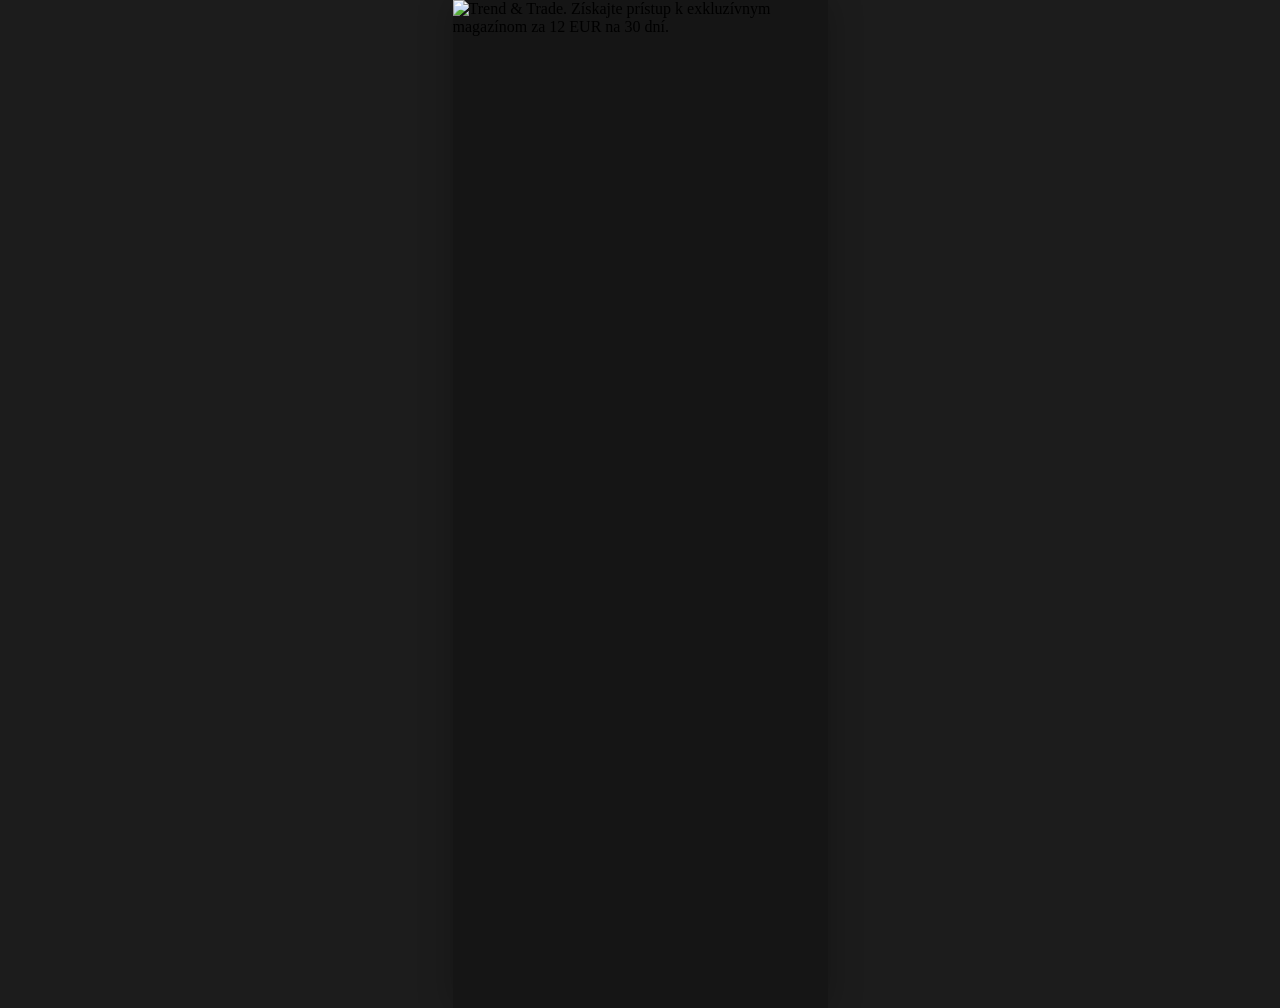
==== index.html @ 61734a77 "Add files via upload" ====
<!doctype html>
<html lang="sk">
  <head>
    <meta charset="utf-8" />
    <meta name="viewport" content="width=device-width, initial-scale=1" />
    <meta name="theme-color" content="#151515" />
    <meta name="description" content="Trend & Trade – exkluzívne magazíny." />
    <title>Trend & Trade – Objednať</title>
    <link rel="stylesheet" href="styles.css" />
  </head>
  <body>
    <main class="landing" aria-label="Trend & Trade – objednávka prístupu">
      <img class="landing-art" src="Slovakia%20Landing.png" alt="Trend & Trade. Získajte prístup k exkluzívnym magazínom za 12 EUR na 30 dní." />

      <a class="order-hotspot" href="homepage.html" aria-label="Objednať – ukážka prístupu"></a>
      <a class="terms-hotspot" href="#terms" aria-label="Podmienky používania"></a>
      <a class="privacy-hotspot" href="#privacy" aria-label="Osobné údaje"></a>
      <a class="contact-hotspot" href="#contact" aria-label="Kontaktujte nás"></a>
      <a class="faq-hotspot" href="#faq" aria-label="Najčastejšie otázky"></a>
    </main>
  </body>
</html>
---- styles.css ----
* { box-sizing: border-box; }

html, body { min-height: 100%; margin: 0; }

body {
  min-width: 280px;
  background: #1c1c1c;
}

.landing {
  position: relative;
  width: min(100%, 375px);
  aspect-ratio: 375 / 1008;
  margin: 0 auto;
  overflow: hidden;
  background: #151515;
}

.landing-art { display: block; width: 100%; height: 100%; }

.order-hotspot,
.terms-hotspot,
.privacy-hotspot,
.contact-hotspot,
.faq-hotspot { position: absolute; border-radius: 8px; }

/* The supplied composition already contains the CTA and legal labels. */
.order-hotspot { top: 35.4%; left: 4.5%; width: 91%; height: 5.8%; border-radius: 32px; }
.terms-hotspot { top: 94%; left: 6%; width: 33%; height: 2.3%; }
.privacy-hotspot { top: 94%; left: 39%; width: 24%; height: 2.3%; }
.contact-hotspot { top: 94%; left: 63%; width: 31%; height: 2.3%; }
.faq-hotspot { top: 97.5%; left: 33%; width: 35%; height: 2.1%; }

.order-hotspot:focus-visible,
.terms-hotspot:focus-visible,
.privacy-hotspot:focus-visible,
.contact-hotspot:focus-visible,
.faq-hotspot:focus-visible { outline: 3px solid #31fa73; outline-offset: 2px; }

@media (min-width: 376px) {
  .landing { box-shadow: 0 0 32px rgb(0 0 0 / .25); }
}
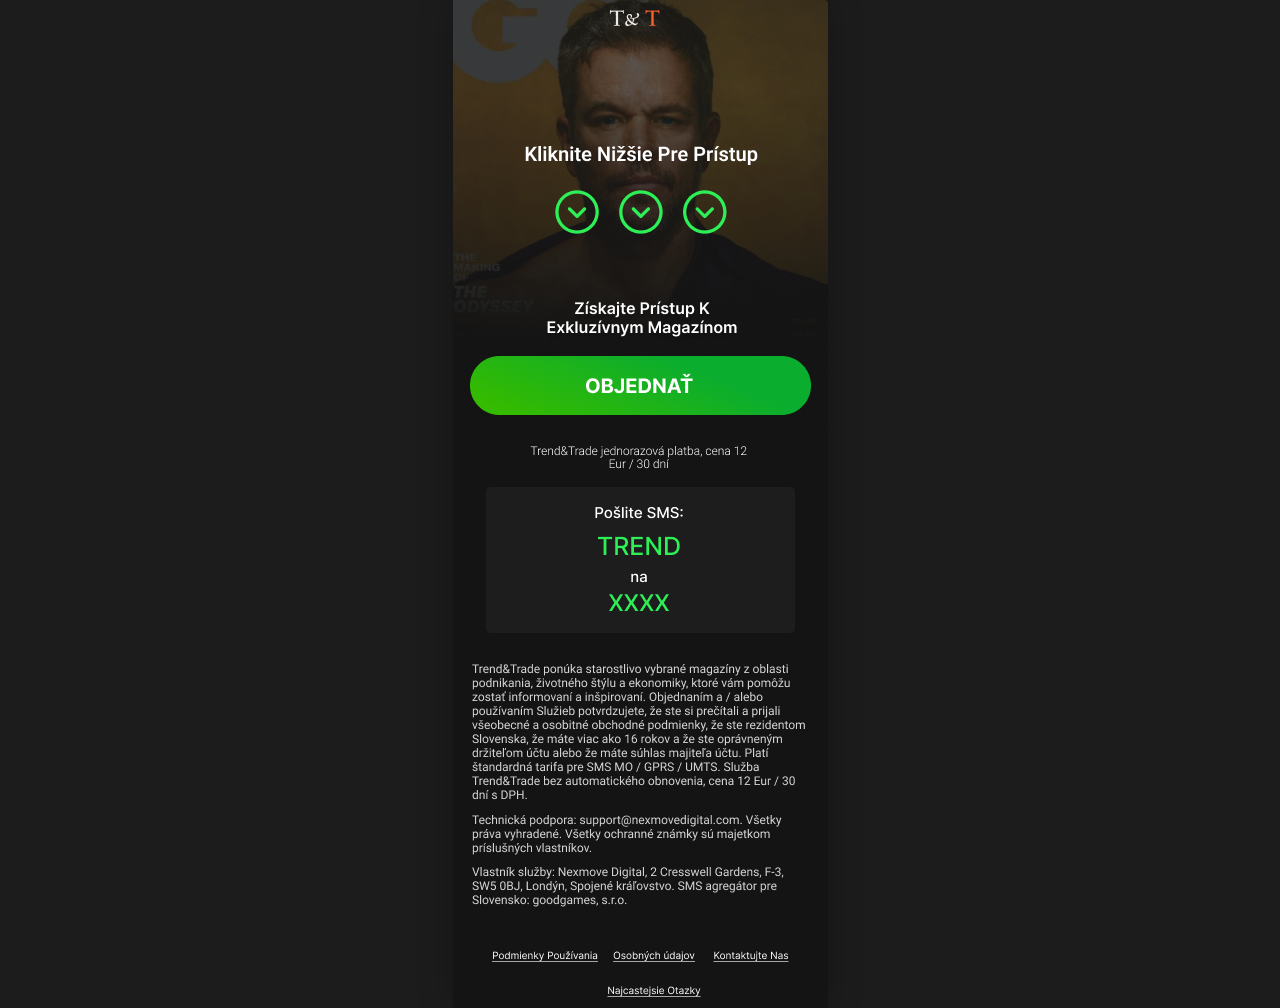
==== commit 6c726591: "Add files via upload" ====
--- a/index.html
+++ b/index.html
@@ -13,10 +13,10 @@
       <img class="landing-art" src="Slovakia%20Landing.png" alt="Trend & Trade. Získajte prístup k exkluzívnym magazínom za 12 EUR na 30 dní." />
 
       <a class="order-hotspot" href="homepage.html" aria-label="Objednať – ukážka prístupu"></a>
-      <a class="terms-hotspot" href="#terms" aria-label="Podmienky používania"></a>
-      <a class="privacy-hotspot" href="#privacy" aria-label="Osobné údaje"></a>
-      <a class="contact-hotspot" href="#contact" aria-label="Kontaktujte nás"></a>
-      <a class="faq-hotspot" href="#faq" aria-label="Najčastejšie otázky"></a>
+      <a class="terms-hotspot" href="terms.html" aria-label="Podmienky používania"></a>
+      <a class="privacy-hotspot" href="terms.html#privacy" aria-label="Osobné údaje"></a>
+      <a class="contact-hotspot" href="contact.html" aria-label="Kontaktujte nás"></a>
+      <a class="faq-hotspot" href="faq.html" aria-label="Najčastejšie otázky"></a>
     </main>
   </body>
 </html>
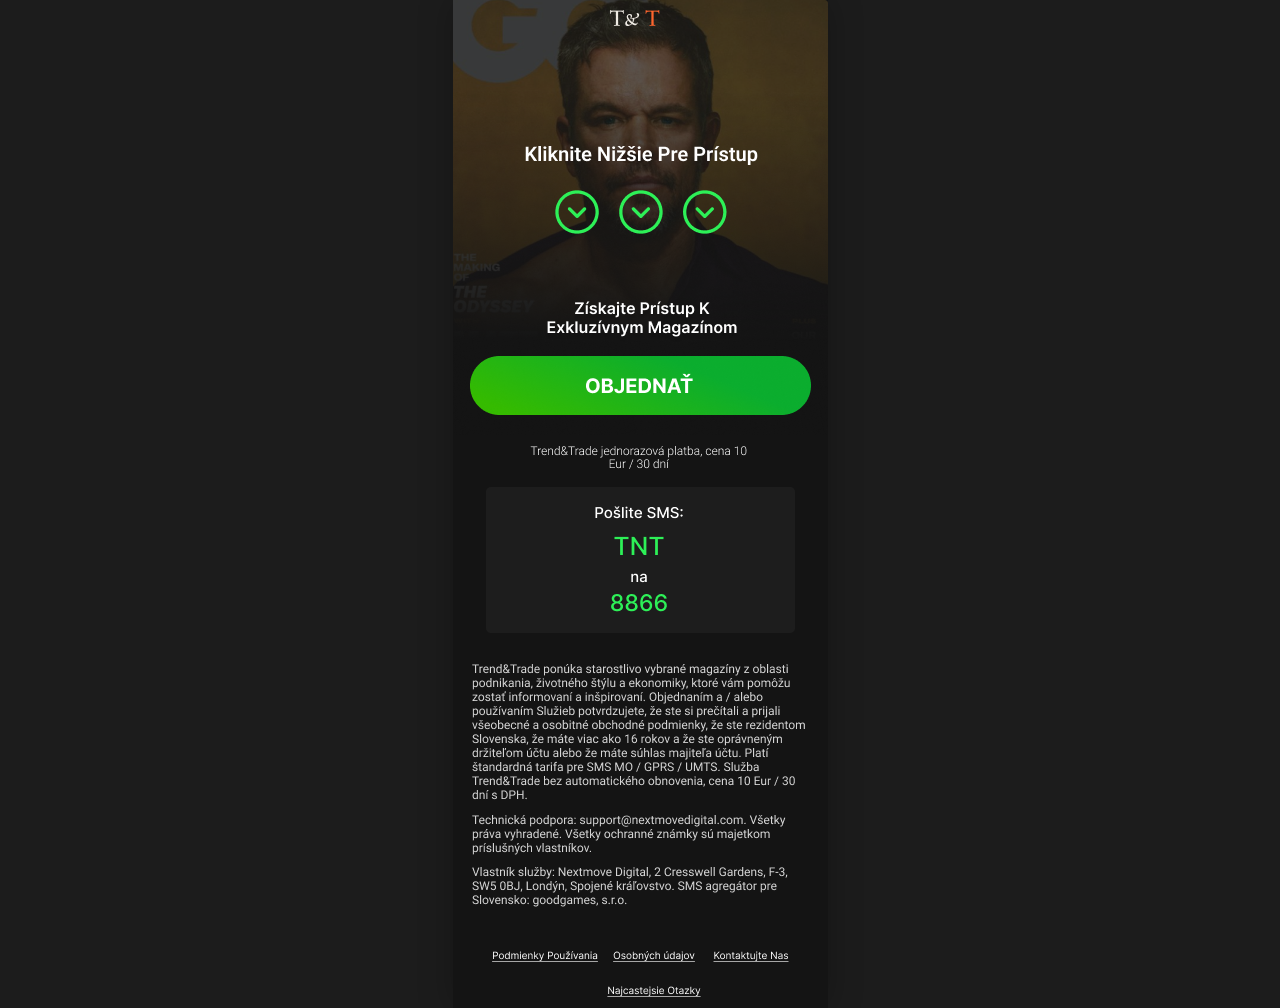
==== commit e11b573f: "Add files via upload" ====
--- a/index.html
+++ b/index.html
@@ -10,7 +10,7 @@
   </head>
   <body>
     <main class="landing" aria-label="Trend & Trade – objednávka prístupu">
-      <img class="landing-art" src="Slovakia%20Landing.png" alt="Trend & Trade. Získajte prístup k exkluzívnym magazínom za 12 EUR na 30 dní." />
+      <img class="landing-art" src="Slovakia%20Landing.png" alt="Trend & Trade. Získajte prístup k exkluzívnym magazínom za 10 EUR na 30 dní." />
 
       <a class="order-hotspot" href="homepage.html" aria-label="Objednať – ukážka prístupu"></a>
       <a class="terms-hotspot" href="terms.html" aria-label="Podmienky používania"></a>
